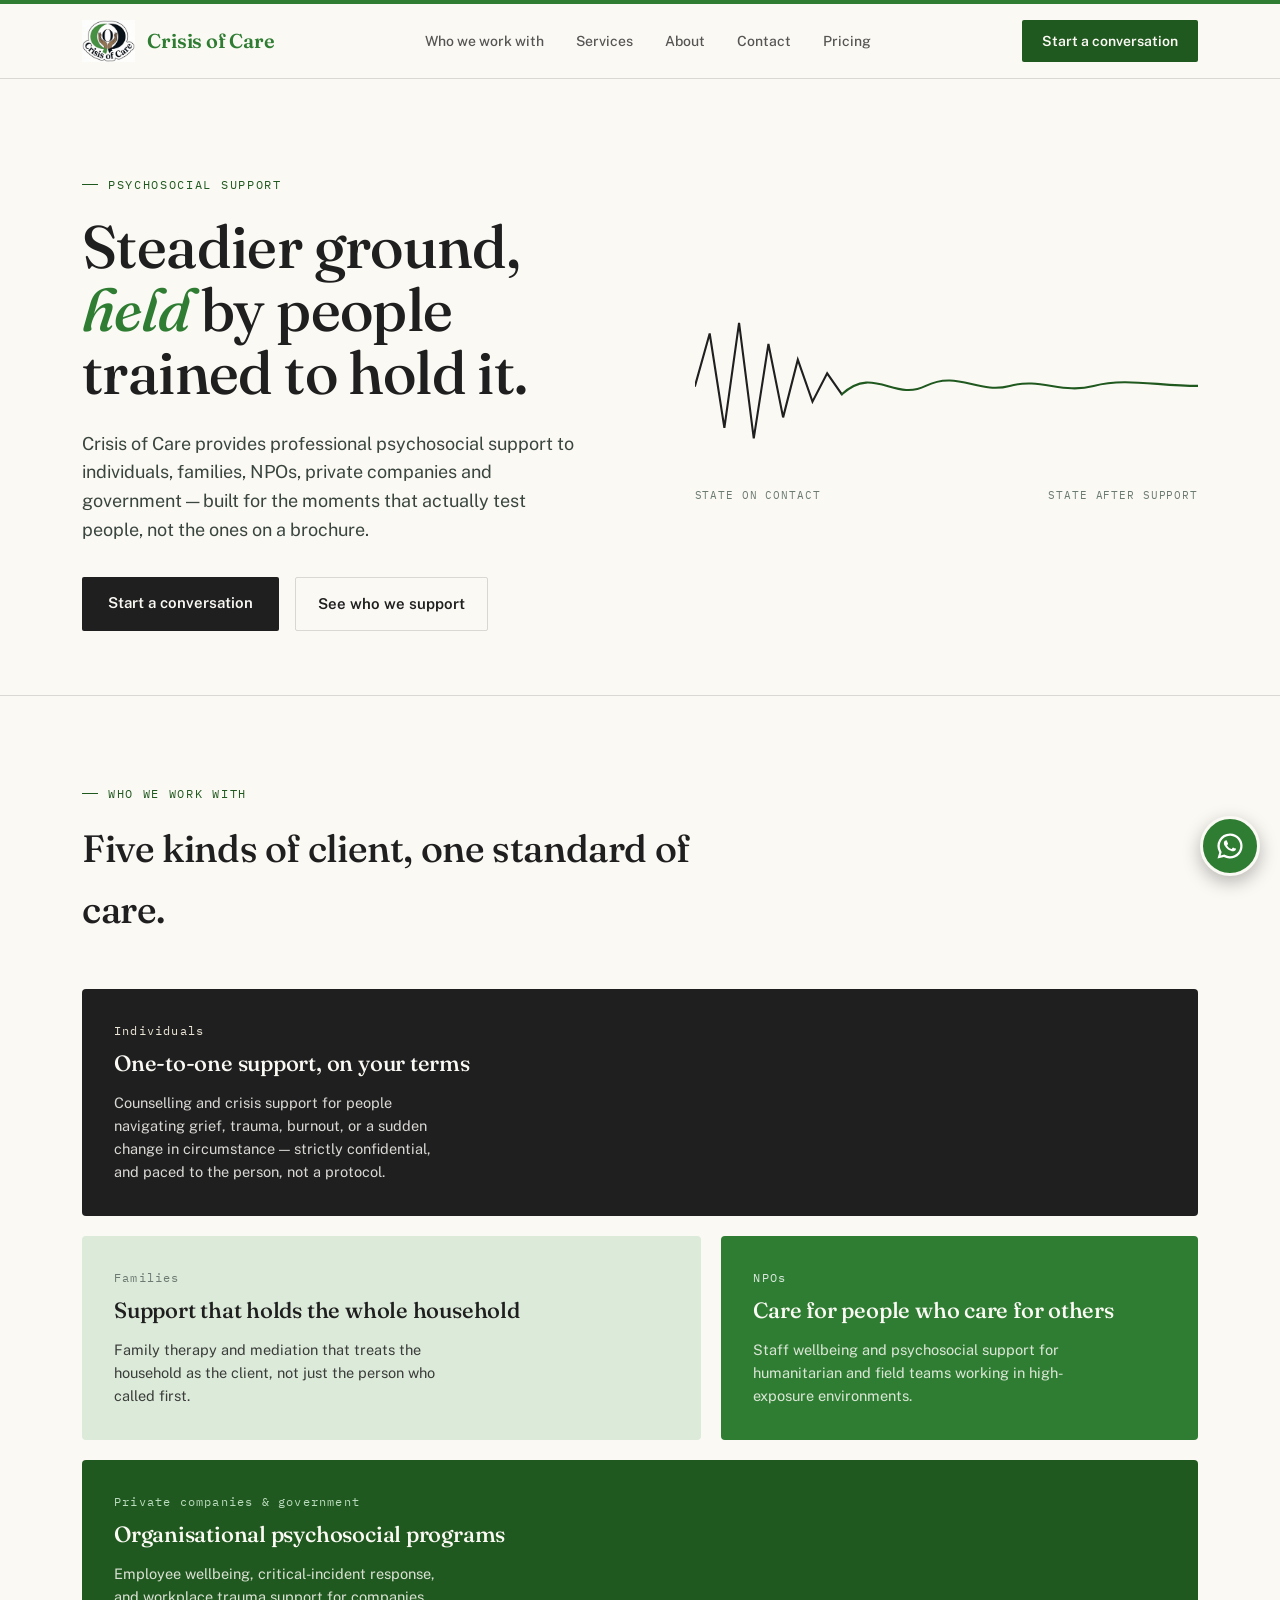
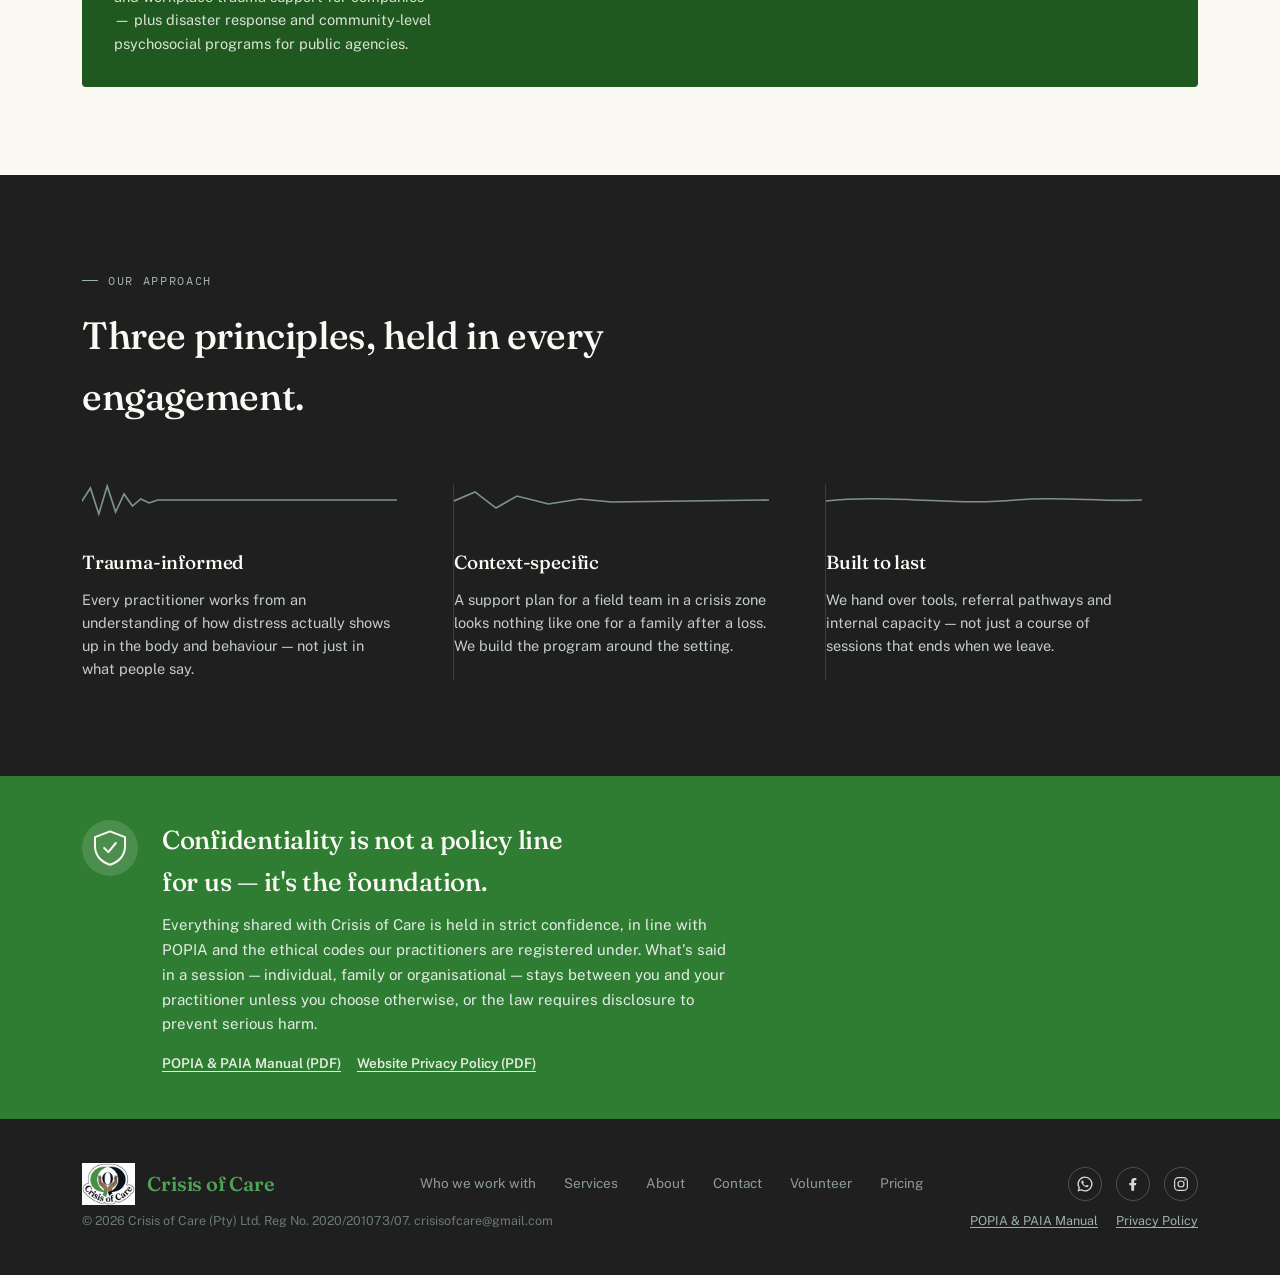
==== index.html @ fdc59085 "Add files via upload" ====
<!DOCTYPE html>
<html lang="en">
<head>
<meta charset="UTF-8">
<meta name="viewport" content="width=device-width, initial-scale=1.0">
<title>Crisis of Care — Psychosocial Support</title>
<link rel="preconnect" href="https://fonts.googleapis.com">
<link rel="preconnect" href="https://fonts.gstatic.com" crossorigin>
<link href="https://fonts.googleapis.com/css2?family=Fraunces:opsz,wght@9..144,300;9..144,400;9..144,500;9..144,600&family=Public+Sans:wght@400;500;600&family=IBM+Plex+Mono:wght@400;500&display=swap" rel="stylesheet">
<link rel="stylesheet" href="css/styles.css">
</head>
<body id="top">

<header>
  <nav>
    <a class="logo" href="index.html">
      <img src="assets/logo.png" alt="Crisis of Care logo" class="logo-mark">
      <span class="logo-text">Crisis <span>of</span> Care</span>
    </a>
    <div class="navlinks">
      <a href="index.html#who">Who we work with</a>
      <a href="services.html">Services</a>
      <a href="about.html">About</a>
      <a href="contact.html">Contact</a>
      <a href="pricing.html">Pricing</a>
    </div>
    <a class="navcta" href="contact.html">Start a conversation</a>
  </nav>
</header>

<main>
  <!-- HERO -->
  <section class="hero">
    <div class="wrap">
      <div>
        <div class="eyebrow">Psychosocial support</div>
        <h1>Steadier ground, <em>held</em> by people trained to hold it.</h1>
        <p class="lede">Crisis of Care provides professional psychosocial support to individuals, families, NPOs, private companies and government — built for the moments that actually test people, not the ones on a brochure.</p>
        <div class="hero-ctas">
          <a class="btn-primary" href="contact.html">Start a conversation</a>
          <a class="btn-ghost" href="#who">See who we support</a>
        </div>
      </div>
      <div class="line-panel">
        <svg class="steady-line" viewBox="0 0 480 160" width="100%" aria-hidden="true">
          <path class="crisis" id="crisisPath" d="M0,80 L14,30 28,120 42,20 56,130 70,40 84,110 98,55 112,95 126,68 140,88" />
          <path id="calmPath" d="M140,88 C170,60 190,95 220,80 C250,65 270,88 300,80 C330,72 350,88 380,80 C410,72 440,80 480,80" />
        </svg>
        <div class="line-caption"><span>State on contact</span><span>State after support</span></div>
      </div>
    </div>
  </section>

  <!-- WHO WE WORK WITH -->
  <section class="who" id="who">
    <div class="wrap">
      <div class="who-head">
        <div class="eyebrow">Who we work with</div>
        <h2>Five kinds of client, one standard of care.</h2>
      </div>
      <div class="who-grid">
        <div class="who-card span-2 dark">
          <div>
            <div class="who-num">Individuals</div>
            <h3>One-to-one support, on your terms</h3>
            <p>Counselling and crisis support for people navigating grief, trauma, burnout, or a sudden change in circumstance — strictly confidential, and paced to the person, not a protocol.</p>
          </div>
        </div>
        <div class="who-card">
          <div class="who-num">Families</div>
          <h3>Support that holds the whole household</h3>
          <p>Family therapy and mediation that treats the household as the client, not just the person who called first.</p>
        </div>
        <div class="who-card green">
          <div class="who-num">NPOs</div>
          <h3>Care for people who care for others</h3>
          <p>Staff wellbeing and psychosocial support for humanitarian and field teams working in high-exposure environments.</p>
        </div>
        <div class="who-card deep span-2">
          <div>
            <div class="who-num">Private companies &amp; government</div>
            <h3>Organisational psychosocial programs</h3>
            <p>Employee wellbeing, critical-incident response, and workplace trauma support for companies — plus disaster response and community-level psychosocial programs for public agencies.</p>
          </div>
        </div>
      </div>
    </div>
  </section>

  <!-- APPROACH -->
  <section class="approach" id="approach">
    <div class="wrap">
      <div class="approach-head">
        <div class="eyebrow">Our approach</div>
        <h2>Three principles, held in every engagement.</h2>
      </div>
      <div class="approach-steps">
        <div class="astep">
          <div class="astep-inner">
            <svg class="divider" viewBox="0 0 300 34" preserveAspectRatio="none"><path d="M0,17 L8,4 16,30 24,2 32,28 40,10 48,22 56,15 64,19 72,16 300,16"/></svg>
            <h3>Trauma-informed</h3>
            <p>Every practitioner works from an understanding of how distress actually shows up in the body and behaviour — not just in what people say.</p>
          </div>
        </div>
        <div class="astep">
          <div class="astep-inner">
            <svg class="divider" viewBox="0 0 300 34" preserveAspectRatio="none"><path d="M0,17 L20,8 40,24 60,12 90,20 120,15 150,18 300,16"/></svg>
            <h3>Context-specific</h3>
            <p>A support plan for a field team in a crisis zone looks nothing like one for a family after a loss. We build the program around the setting.</p>
          </div>
        </div>
        <div class="astep">
          <div class="astep-inner">
            <svg class="divider" viewBox="0 0 300 34" preserveAspectRatio="none"><path d="M0,17 C60,10 120,22 180,16 C220,12 260,18 300,16"/></svg>
            <h3>Built to last</h3>
            <p>We hand over tools, referral pathways and internal capacity — not just a course of sessions that ends when we leave.</p>
          </div>
        </div>
      </div>
    </div>
  </section>

  <!-- CONFIDENTIALITY (last section of the home page) -->
  <section class="confidential">
    <div class="wrap confidential-inner">
      <div class="confidential-icon" aria-hidden="true">
        <svg viewBox="0 0 48 48" width="40" height="40" fill="none">
          <path d="M24 4 L42 11 V22 C42 33 34.5 41 24 44 C13.5 41 6 33 6 22 V11 Z" stroke="currentColor" stroke-width="2.4" stroke-linejoin="round"/>
          <path d="M17 24 L22 29 L31 18" stroke="currentColor" stroke-width="2.4" stroke-linecap="round" stroke-linejoin="round"/>
        </svg>
      </div>
      <div>
        <h2>Confidentiality is not a policy line for us — it's the foundation.</h2>
        <p>Everything shared with Crisis of Care is held in strict confidence, in line with POPIA and the ethical codes our practitioners are registered under. What's said in a session — individual, family or organisational — stays between you and your practitioner unless you choose otherwise, or the law requires disclosure to prevent serious harm.</p>
        <div class="confidential-docs">
          <a href="assets/documents/COC_POPIA_PAIA_Manual.pdf" target="_blank" rel="noopener">POPIA &amp; PAIA Manual (PDF)</a>
          <a href="assets/documents/COC_Website_Privacy_Policy.pdf" target="_blank" rel="noopener">Website Privacy Policy (PDF)</a>
        </div>
      </div>
    </div>
  </section>

</main>

<footer>
  <div class="wrap">
    <a class="logo" href="index.html">
      <img src="assets/logo.png" alt="Crisis of Care logo" class="logo-mark">
      <span class="logo-text">Crisis <span>of</span> Care</span>
    </a>
    <div class="foot-links">
      <a href="index.html#who">Who we work with</a>
      <a href="services.html">Services</a>
      <a href="about.html">About</a>
      <a href="contact.html">Contact</a>
      <a href="volunteer.html">Volunteer</a>
      <a href="pricing.html">Pricing</a>
    </div>
    <div class="foot-social">
      <a href="https://wa.me/27694228066" target="_blank" rel="noopener" aria-label="WhatsApp">
        <svg viewBox="0 0 24 24" width="18" height="18" fill="currentColor" aria-hidden="true"><path d="M12 2a10 10 0 0 0-8.6 15.1L2 22l5.1-1.3A10 10 0 1 0 12 2Zm0 18.2a8.2 8.2 0 0 1-4.2-1.2l-.3-.2-3 .8.8-2.9-.2-.3A8.2 8.2 0 1 1 12 20.2Zm4.5-6.1c-.2-.1-1.5-.7-1.7-.8-.2-.1-.4-.1-.6.1-.2.2-.7.8-.8.9-.2.2-.3.2-.5.1-.2-.1-1-.4-1.9-1.2-.7-.6-1.2-1.4-1.3-1.6-.1-.2 0-.4.1-.5.1-.1.2-.3.4-.4.1-.1.2-.2.2-.4.1-.1 0-.3 0-.4 0-.1-.6-1.5-.8-2-.2-.5-.4-.4-.6-.4h-.5c-.2 0-.4.1-.6.3-.2.2-.8.8-.8 1.9s.8 2.2 1 2.4c.1.2 1.6 2.5 4 3.5.6.2 1 .4 1.3.5.6.2 1.1.1 1.5.1.5-.1 1.5-.6 1.7-1.2.2-.6.2-1.1.1-1.2-.1-.1-.2-.2-.4-.3Z"/></svg>
      </a>
      <a href="https://www.facebook.com/CrisisofCare" target="_blank" rel="noopener" aria-label="Facebook">
        <svg viewBox="0 0 24 24" width="18" height="18" fill="currentColor" aria-hidden="true"><path d="M13.5 21v-7.5H16l.4-3H13.5V8.4c0-.9.2-1.5 1.5-1.5H16.5V4.2C16.2 4.2 15.1 4 13.9 4c-2.5 0-4.2 1.5-4.2 4.3V10.5H7v3h2.7V21h3.8Z"/></svg>
      </a>
      <a href="https://www.instagram.com/crisisofcare_" target="_blank" rel="noopener" aria-label="Instagram">
        <svg viewBox="0 0 24 24" width="18" height="18" fill="none" aria-hidden="true"><rect x="3.5" y="3.5" width="17" height="17" rx="5" stroke="currentColor" stroke-width="1.6"/><circle cx="12" cy="12" r="4" stroke="currentColor" stroke-width="1.6"/><circle cx="17.2" cy="6.8" r="1" fill="currentColor"/></svg>
      </a>
    </div>
  </div>
  <div class="wrap foot-legal">
    <span>© 2026 Crisis of Care (Pty) Ltd. Reg No. 2020/201073/07. crisisofcare@gmail.com</span>
    <span class="foot-legal-docs">
      <a href="assets/documents/COC_POPIA_PAIA_Manual.pdf" target="_blank" rel="noopener">POPIA &amp; PAIA Manual</a>
      <a href="assets/documents/COC_Website_Privacy_Policy.pdf" target="_blank" rel="noopener">Privacy Policy</a>
    </span>
  </div>
</footer>

<a class="wa-float" href="https://wa.me/27694228066" target="_blank" rel="noopener" aria-label="Chat with the Crisis of Care WhatsApp helpline">
  <span class="wa-label">WhatsApp helpline</span>
  <span class="wa-icon"><svg viewBox="0 0 24 24" width="30" height="30" fill="currentColor" aria-hidden="true"><path d="M12 2a10 10 0 0 0-8.6 15.1L2 22l5.1-1.3A10 10 0 1 0 12 2Zm0 18.2a8.2 8.2 0 0 1-4.2-1.2l-.3-.2-3 .8.8-2.9-.2-.3A8.2 8.2 0 1 1 12 20.2Zm4.5-6.1c-.2-.1-1.5-.7-1.7-.8-.2-.1-.4-.1-.6.1-.2.2-.7.8-.8.9-.2.2-.3.2-.5.1-.2-.1-1-.4-1.9-1.2-.7-.6-1.2-1.4-1.3-1.6-.1-.2 0-.4.1-.5.1-.1.2-.3.4-.4.1-.1.2-.2.2-.4.1-.1 0-.3 0-.4 0-.1-.6-1.5-.8-2-.2-.5-.4-.4-.6-.4h-.5c-.2 0-.4.1-.6.3-.2.2-.8.8-.8 1.9s.8 2.2 1 2.4c.1.2 1.6 2.5 4 3.5.6.2 1 .4 1.3.5.6.2 1.1.1 1.5.1.5-.1 1.5-.6 1.7-1.2.2-.6.2-1.1.1-1.2-.1-.1-.2-.2-.4-.3Z"/></svg></span>
</a>

<script src="js/main.js"></script>
</body>
</html>
---- css/styles.css ----
:root{
  --ink:#1F1F1F;
  --sage:#2E7D32;
  --sage-deep:#20591F;
  --sage-light:#4FA255;
  --sand:#EDE7D9;
  --paper:#FBF9F4;
  --mist:#DCEAD9;
  --line-soft: rgba(20,19,17,0.14);
}
*{box-sizing:border-box; margin:0; padding:0;}
html{scroll-behavior:smooth; scroll-padding-top:96px;}
body{
  background:var(--paper);
  color:var(--ink);
  font-family:'Public Sans', sans-serif;
  font-size:16px;
  line-height:1.6;
  -webkit-font-smoothing:antialiased;
}
h1,h2,h3{font-family:'Fraunces', serif; font-weight:500; letter-spacing:-0.01em;}
a{color:inherit;}
.wrap{max-width:1180px; margin:0 auto; padding:0 32px;}
.eyebrow{
  font-family:'IBM Plex Mono', monospace;
  font-size:12px;
  letter-spacing:0.14em;
  text-transform:uppercase;
  color:var(--sage-deep);
  display:flex; align-items:center; gap:10px;
}
.eyebrow::before{content:""; width:16px; height:1px; background:var(--sage-deep); display:inline-block;}

/* NAV */
header{
  position:sticky; top:0; z-index:50;
  background:rgba(251,249,244,0.92);
  backdrop-filter:blur(8px);
  border-bottom:1px solid var(--line-soft);
  border-top:4px solid var(--sage);
}
nav{
  display:flex; align-items:center; justify-content:space-between;
  padding:16px 32px; max-width:1180px; margin:0 auto;
}
.logo{
  font-family:'Fraunces', serif; font-size:20px; font-weight:600; letter-spacing:-0.01em;
  text-decoration:none; color:var(--ink);
  display:flex; align-items:center; gap:12px;
}
.logo-mark{height:42px; width:auto; display:block;}
.logo span, .logo-text span{color:var(--sage);}
.navlinks a.active{opacity:1; color:var(--sage-deep); font-weight:600;}
.navlinks{display:flex; gap:32px; font-size:14px; font-weight:500;}
.navlinks a{text-decoration:none; opacity:0.75; transition:opacity .2s;}
.navlinks a:hover{opacity:1;}
.navcta{
  font-size:14px; font-weight:600; text-decoration:none;
  background:var(--sage-deep); color:var(--paper);
  padding:10px 20px; border-radius:2px;
  transition:background .2s;
}
.navcta:hover{background:var(--ink);}
.navtoggle{display:none;}

/* HERO */
.hero{
  padding:96px 0 64px;
  position:relative;
  overflow:hidden;
}
.hero .wrap{display:grid; grid-template-columns:1.05fr 0.95fr; gap:56px; align-items:center;}
.hero h1{
  font-size:clamp(38px, 5vw, 60px);
  line-height:1.05;
  margin:20px 0 26px;
  max-width:11.5ch;
}
.hero h1 em{font-style:italic; color:var(--sage);}
.hero p.lede{font-size:18px; max-width:46ch; color:#3a453f; margin-bottom:32px;}
.hero-ctas{display:flex; gap:16px; flex-wrap:wrap;}
.btn-primary{
  background:var(--ink); color:var(--paper);
  padding:14px 26px; border-radius:2px; text-decoration:none;
  font-weight:600; font-size:15px; display:inline-block;
  transition:transform .2s ease, background .2s ease;
}
.btn-primary:hover{background:var(--sage-deep); transform:translateY(-1px);}

/* PAGE HERO (inner pages) */
.page-hero{padding:64px 0 48px; border-bottom:1px solid var(--line-soft); background:var(--mist);}
.page-hero h1{font-size:clamp(32px,4vw,46px); margin-top:14px; max-width:20ch;}
.page-hero p{font-size:16px; color:#3a453f; max-width:62ch; margin-top:14px;}
.btn-ghost{
  padding:14px 22px; border-radius:2px; text-decoration:none;
  font-weight:600; font-size:15px; display:inline-block;
  border:1px solid var(--line-soft); color:var(--ink);
  transition:border-color .2s ease;
}
.btn-ghost:hover{border-color:var(--sage);}

.line-panel{position:relative;}
.line-caption{
  font-family:'IBM Plex Mono', monospace; font-size:11px; letter-spacing:0.08em;
  text-transform:uppercase; color:#6b7a72; display:flex; justify-content:space-between; margin-top:10px;
}
svg.steady-line path{
  fill:none; stroke:var(--sage-deep); stroke-width:2; stroke-linecap:round;
}
svg.steady-line path.crisis{stroke:var(--ink);}

/* CONFIDENTIALITY BANNER */
.confidential{background:var(--sage); color:var(--paper); padding:44px 0;}
.confidential-inner{display:flex; align-items:flex-start; gap:24px;}
.confidential-icon{
  flex:0 0 auto; width:56px; height:56px; border-radius:50%;
  background:rgba(251,249,244,0.14);
  display:flex; align-items:center; justify-content:center;
  color:var(--paper);
}
.confidential h2{font-size:clamp(20px,2.4vw,26px); margin-bottom:10px; max-width:26ch;}
.confidential p{font-size:15px; color:#e4ecE6; max-width:64ch; line-height:1.65;}
.confidential-docs{display:flex; flex-wrap:wrap; gap:16px; margin-top:16px;}
.confidential-docs a{
  font-size:13.5px; font-weight:600; text-decoration:underline;
  text-underline-offset:3px; color:var(--paper); opacity:0.9;
}
.confidential-docs a:hover{opacity:1;}

/* WHO WE WORK WITH */
.who{padding:88px 0; border-top:1px solid var(--line-soft);}
.who-head{max-width:640px; margin-bottom:48px;}
.who-head h2{font-size:clamp(28px,3.4vw,38px); margin-top:16px;}
.who-grid{
  display:grid;
  grid-template-columns:1.3fr 1fr;
  grid-template-rows:auto auto;
  gap:20px;
}
.who-card{
  background:var(--mist);
  border-radius:4px;
  padding:32px;
  display:flex; flex-direction:column; justify-content:space-between;
  min-height:180px;
  transition:transform .2s ease, background .2s ease;
}
.who-card:hover{transform:translateY(-2px); background:#cbd6cc;}
.who-card.dark{background:var(--ink); color:var(--paper);}
.who-card.dark .who-num{color:var(--sand);}
.who-card.green{background:var(--sage); color:var(--paper);}
.who-card.green .who-num{color:#dceadf;}
.who-card.green:hover{background:var(--sage-deep);}
.who-card.deep{background:var(--sage-deep); color:var(--paper);}
.who-card.deep .who-num{color:#bcdcbf;}
.who-card.deep:hover{background:#163f16;}
.who-card h3{font-size:22px; font-weight:500; margin-bottom:10px;}
.who-card p{font-size:14.5px; opacity:0.85; max-width:36ch;}
.who-num{font-family:'IBM Plex Mono', monospace; font-size:12px; letter-spacing:0.1em; color:#6b7a72; margin-bottom:6px;}
.span-2{grid-column:span 2;}

/* SERVICES */
.services{padding:88px 0; border-top:1px solid var(--line-soft);}
.services-grid{
  display:grid;
  grid-template-columns:repeat(auto-fill, minmax(210px, 1fr));
  gap:16px;
}
.service-card{
  background:var(--paper);
  border:1px solid var(--line-soft);
  border-radius:4px;
  padding:24px;
  transition:border-color .2s ease, transform .2s ease;
}
.service-card:hover{border-color:var(--sage); transform:translateY(-2px);}
.service-card h3{font-size:17px; font-weight:500; margin-top:8px;}
.service-icon{width:40px; height:40px; display:block;}

/* PRICING */
.pricing{padding:88px 0; border-top:1px solid var(--line-soft); background:var(--mist);}
.pricing-lede{font-size:16px; color:#3a453f; margin-top:14px; max-width:60ch;}
.pricing-grid{
  display:grid; grid-template-columns:repeat(2, 1fr); gap:20px; margin-top:8px;
}
.pricing-grid-3{grid-template-columns:repeat(3, 1fr);}
.pricing-card{
  background:var(--paper);
  border:1px solid var(--line-soft);
  border-left:4px solid var(--sage);
  border-radius:4px;
  padding:28px 30px;
  display:flex; flex-direction:column;
}
.pricing-card h3{font-size:19px; font-weight:500; margin:6px 0 16px;}
.pricing-card p{font-size:14.5px; color:#3a453f; line-height:1.6;}
.price-list{list-style:none; display:flex; flex-direction:column; gap:10px; margin-bottom:14px;}
.price-row{
  display:flex; justify-content:space-between; align-items:baseline; gap:12px;
  font-size:14px; padding-bottom:10px; border-bottom:1px solid var(--line-soft);
}
.price-row span{color:#4b584f;}
.price-row strong{font-family:'Fraunces', serif; font-weight:500; font-size:15px; text-align:right; white-space:nowrap;}
.price-footnote{font-size:13px; color:#5c6a63; margin-top:auto; padding-top:6px;}
.pricing-policy{
  margin-top:24px; padding:18px 22px; background:var(--paper);
  border:1px solid var(--line-soft); border-radius:4px;
}
.pricing-policy p{font-size:14px; color:#3a453f; margin-top:6px;}
.pricing-cta{
  margin-top:36px; display:flex; align-items:center; gap:18px; flex-wrap:wrap;
}
.btn-icon{display:inline-flex; align-items:center; gap:9px;}
.pricing-note{font-size:13.5px; color:#4b584f; max-width:44ch;}

/* DISCIPLINE CHIPS */
.discipline-chips{display:flex; flex-wrap:wrap; gap:8px; margin:-6px 0 22px;}
.discipline-chips span{
  font-family:'IBM Plex Mono', monospace; font-size:11.5px; letter-spacing:0.03em;
  background:var(--mist); color:var(--sage-deep);
  padding:6px 12px; border-radius:20px;
}

/* DIRECT CONTACT LINKS */
.direct-contact{display:flex; flex-wrap:wrap; gap:14px; margin-top:20px;}
.direct-link{
  display:inline-flex; align-items:center; gap:8px;
  font-size:14px; font-weight:600; text-decoration:none;
  color:var(--sage-deep); border:1px solid var(--line-soft);
  padding:9px 16px; border-radius:20px; transition:border-color .2s ease, background .2s ease;
}
.direct-link:hover{border-color:var(--sage); background:var(--mist);}

/* APPROACH */
.approach{padding:96px 0; background:var(--ink); color:var(--sand);}
.approach .eyebrow{color:#9fb3a8;}
.approach .eyebrow::before{background:#9fb3a8;}
.approach-head{max-width:600px; margin-bottom:56px;}
.approach-head h2{font-size:clamp(28px,3.4vw,38px); color:var(--paper); margin-top:16px;}
.approach-steps{display:grid; grid-template-columns:repeat(3,1fr); gap:0;}
.astep{padding:0 28px 0 0; position:relative;}
.astep:not(:last-child){border-right:1px solid rgba(251,249,244,0.14);}
.astep-inner{padding-right:28px;}
.astep .divider{width:100%; height:34px; margin-bottom:22px;}
.astep .divider path{fill:none; stroke:#7d9587; stroke-width:1.6; stroke-linecap:round;}
.astep h3{font-size:19px; font-weight:500; color:var(--paper); margin-bottom:10px;}
.astep p{font-size:14.5px; color:#c3cec7;}

/* TRUST / ABOUT */
.trust{padding:88px 0; border-top:1px solid var(--line-soft);}
.trust .wrap{display:grid; grid-template-columns:0.9fr 1.1fr; gap:56px; align-items:start;}
.trust h2{font-size:clamp(26px,3vw,34px); margin-top:16px; max-width:12ch;}
.trust-body p{font-size:16px; color:#3a453f; margin-bottom:18px; max-width:56ch;}
.trust-body a{color:var(--sage-deep); text-decoration:underline; text-decoration-color:var(--line-soft); text-underline-offset:3px; transition:text-decoration-color .2s ease;}
.trust-body a:hover{text-decoration-color:var(--sage-deep);}
.trust-facts{display:flex; gap:40px; margin-top:28px; flex-wrap:wrap;}
.fact{border-left:2px solid var(--sage); padding-left:14px;}
.fact strong{display:block; font-family:'Fraunces',serif; font-size:26px; font-weight:500;}
.fact span{font-size:13px; color:#5c6a63;}

/* CONTACT */
.contact{padding:96px 0 110px; border-top:1px solid var(--line-soft);}
.contact .wrap{display:grid; grid-template-columns:1fr 1fr; gap:64px; align-items:start;}
.contact h2{font-size:clamp(28px,3.4vw,40px); margin-top:16px; max-width:12ch;}
.contact p.lede{color:#3a453f; max-width:42ch; margin-top:18px; font-size:16px;}
form{display:flex; flex-direction:column; gap:18px;}
.field{display:flex; flex-direction:column; gap:6px;}
label{font-family:'IBM Plex Mono', monospace; font-size:11.5px; letter-spacing:0.06em; text-transform:uppercase; color:#5c6a63;}
input, select, textarea{
  font-family:'Public Sans', sans-serif;
  font-size:15px;
  padding:12px 14px;
  border:1px solid var(--line-soft);
  border-radius:2px;
  background:var(--paper);
  color:var(--ink);
  outline:none;
  transition:border-color .2s ease;
}
input:focus, select:focus, textarea:focus{border-color:var(--sage);}
textarea{resize:vertical; min-height:96px;}
.field-row{display:grid; grid-template-columns:1fr 1fr; gap:14px;}
button[type=submit]{
  margin-top:6px;
  background:var(--ink); color:var(--paper);
  border:none; padding:14px 24px; border-radius:2px;
  font-weight:600; font-size:15px; cursor:pointer;
  transition:background .2s ease;
  align-self:flex-start;
}
button[type=submit]:hover{background:var(--sage-deep);}
.form-note{font-size:12.5px; color:#6b7a72; margin-top:2px;}

/* FOOTER */
footer{
  background:var(--ink); color:#9fb3a8;
  padding:44px 0;
}
footer .wrap{display:flex; justify-content:space-between; align-items:center; flex-wrap:wrap; gap:16px;}
footer .logo{color:var(--paper);}
footer .logo span, footer .logo-text span{color:var(--sage-light);}
.foot-links{display:flex; gap:28px; font-size:13.5px;}
.foot-links a{text-decoration:none; opacity:0.85;}
.foot-links a:hover{opacity:1;}
.foot-social{display:flex; gap:14px;}
.foot-social a{
  color:var(--paper); opacity:0.85; display:flex; align-items:center; justify-content:center;
  width:34px; height:34px; border-radius:50%; border:1px solid rgba(251,249,244,0.25);
  transition:opacity .2s ease, border-color .2s ease;
}
.foot-social a:hover{opacity:1; border-color:var(--sage);}
.service-card h3 a{color:var(--sage-deep); text-decoration:none;}
.service-card h3 a:hover{text-decoration:underline;}
.foot-legal{
  font-size:12.5px; color:#6b7a72; margin-top:6px;
  display:flex; justify-content:space-between; flex-wrap:wrap; gap:8px 20px;
}
.foot-legal-docs{display:flex; gap:18px;}
.foot-legal-docs a{color:#9fb3a8; text-decoration:underline; text-underline-offset:2px;}
.foot-legal-docs a:hover{color:var(--paper);}

:focus-visible{outline:2px solid var(--sage); outline-offset:2px;}

@media (max-width: 860px){
  .navlinks{display:none;}
  .hero .wrap{grid-template-columns:1fr;}
  .who-grid{grid-template-columns:1fr;}
  .span-2{grid-column:span 1;}
  .approach-steps{grid-template-columns:1fr; gap:32px;}
  .astep:not(:last-child){border-right:none; border-bottom:1px solid rgba(251,249,244,0.14); padding-bottom:28px;}
  .astep-inner{padding-right:0;}
  .trust .wrap, .contact .wrap{grid-template-columns:1fr;}
  .field-row{grid-template-columns:1fr;}
  .confidential-inner{flex-direction:column; gap:16px;}
  .pricing-grid{grid-template-columns:1fr;}
  .pricing-grid-3{grid-template-columns:1fr;}
  footer .wrap{flex-direction:column; align-items:flex-start;}
  .page-hero{padding:48px 0 36px;}
}
@media (prefers-reduced-motion: reduce){
  html{scroll-behavior:auto;}
  svg.steady-line path{stroke-dasharray:none !important; stroke-dashoffset:0 !important;}
}

/* ===== FLOATING WHATSAPP BUTTON ===== */
.wa-float{
  position:fixed; right:20px; bottom:24px; z-index:60;
  display:flex; align-items:center; gap:0;
  text-decoration:none; color:var(--paper);
}
.wa-icon{
  width:60px; height:60px; border-radius:50%;
  background:var(--sage); color:#fff;
  display:flex; align-items:center; justify-content:center;
  border:3px solid var(--paper);
  box-shadow:0 6px 18px rgba(0,0,0,0.28);
  transition:transform .2s ease, background .2s ease;
  flex:0 0 auto;
}
.wa-label{
  background:var(--ink); color:var(--paper);
  font-size:13.5px; font-weight:600; white-space:nowrap;
  padding:0; max-width:0; overflow:hidden; opacity:0;
  border-radius:20px 0 0 20px; margin-right:-18px; padding-right:0;
  transition:max-width .25s ease, opacity .2s ease, padding .25s ease;
}
.wa-float:hover .wa-label, .wa-float:focus-visible .wa-label{
  max-width:200px; opacity:1; padding:10px 28px 10px 16px;
}
.wa-float:hover .wa-icon{background:var(--sage-deep); transform:scale(1.05);}
.wa-float:focus-visible{outline:none;}
.wa-float:focus-visible .wa-icon{outline:3px solid var(--ink); outline-offset:2px;}
@media (max-width:860px){
  .wa-float{right:14px; bottom:16px;}
  .wa-icon{width:54px; height:54px;}
  .wa-label{display:none;}
}

/* ===== VOLUNTEER CALLOUT (contact page) ===== */
.volunteer-callout{padding:72px 0; background:var(--mist); border-top:1px solid var(--line-soft);}
.callout-inner{display:flex; align-items:center; justify-content:space-between; gap:40px; flex-wrap:wrap;}
.callout-inner h2{font-size:clamp(24px,3vw,32px); margin:14px 0 12px; max-width:20ch;}
.callout-inner p{max-width:58ch; color:#3a453f;}

/* ===== VOLUNTEER FORM ===== */
.crumb{color:inherit; text-decoration:underline; text-underline-offset:3px;}
.volunteer{padding:56px 0 110px;}
.vol-wrap > *{max-width:900px;}
.page-hero h1.wide{max-width:none;}
.vol-aside-row{display:grid; grid-template-columns:1fr 1fr; gap:20px; margin-bottom:24px;}
.vol-aside{background:var(--mist); border-radius:4px; padding:22px 24px;}
.vol-aside p{font-size:14.5px; color:#2f3a34; margin-top:6px;}
.vol-nb{font-size:14.5px; color:#3a453f; margin-bottom:10px;}
.vol-alt{font-size:14px; color:#4b584f; margin-bottom:36px;}
.vol-alt a, .vol-note a{color:var(--sage-deep); text-underline-offset:3px;}
.req{color:var(--sage-deep); font-weight:700;}

.vol-section{
  border:1px solid var(--line-soft); border-top:4px solid var(--sage);
  border-radius:4px; background:#fff; padding:30px 32px 34px;
  display:flex; flex-direction:column; gap:20px;
}
.vol-section h2{font-size:24px; display:flex; flex-direction:column; gap:6px;}
.sec-letter{
  font-family:'IBM Plex Mono', monospace; font-size:11.5px; letter-spacing:0.14em;
  text-transform:uppercase; color:var(--sage-deep); font-weight:500;
}
.vol-note{font-size:14px; color:#4b584f; margin-top:-8px; max-width:70ch;}
#volunteer-form{gap:24px;}

.field-hint{font-size:12.5px; color:#6b7a72; font-family:'Public Sans', sans-serif; letter-spacing:0; text-transform:none;}
.group{border:none; padding:0; margin:0; min-width:0; display:flex; flex-direction:column; gap:10px;}
.group legend{
  font-family:'Public Sans', sans-serif; font-size:15px; font-weight:600; color:var(--ink);
  letter-spacing:0; text-transform:none; padding:0; margin-bottom:2px;
}
.check-grid{display:grid; grid-template-columns:repeat(auto-fill, minmax(220px, 1fr)); gap:8px 18px;}
.check-grid-inline{grid-template-columns:repeat(auto-fill, minmax(150px, max-content)); gap:8px 28px;}
label.check{
  display:flex; align-items:flex-start; gap:10px; cursor:pointer;
  font-family:'Public Sans', sans-serif; font-size:14.5px; letter-spacing:0;
  text-transform:none; color:var(--ink); line-height:1.4; padding:3px 0;
}
.check input[type=checkbox], .check input[type=radio]{
  appearance:auto; width:18px; height:18px; padding:0; margin:2px 0 0; flex:0 0 auto;
  accent-color:var(--sage); border-radius:0; cursor:pointer;
}
.check-other{align-items:center; flex-wrap:wrap;}
.other-input{padding:6px 10px; font-size:14px; flex:1 1 120px; min-width:0;}
.group-msg{font-size:13px; color:#a12622; font-weight:600;}
.group-error .check-grid{outline:2px solid #a12622; outline-offset:6px; border-radius:2px;}
.consent-list{display:flex; flex-direction:column; gap:8px;}
label.consent{padding:8px 0;}
input:user-invalid, select:user-invalid, textarea:user-invalid{border-color:#a12622;}

.vol-submit{display:flex; flex-direction:column; gap:12px; align-items:flex-start;}
.form-status{font-size:13.5px; color:#4b584f;}
.form-status.is-success{color:var(--sage-deep); font-weight:600;}
.form-status.is-error{color:#a12622; font-weight:600;}

@media (max-width:860px){
  .vol-aside-row{grid-template-columns:1fr;}
  .vol-section{padding:24px 20px 28px;}
  .callout-inner{flex-direction:column; align-items:flex-start;}
}
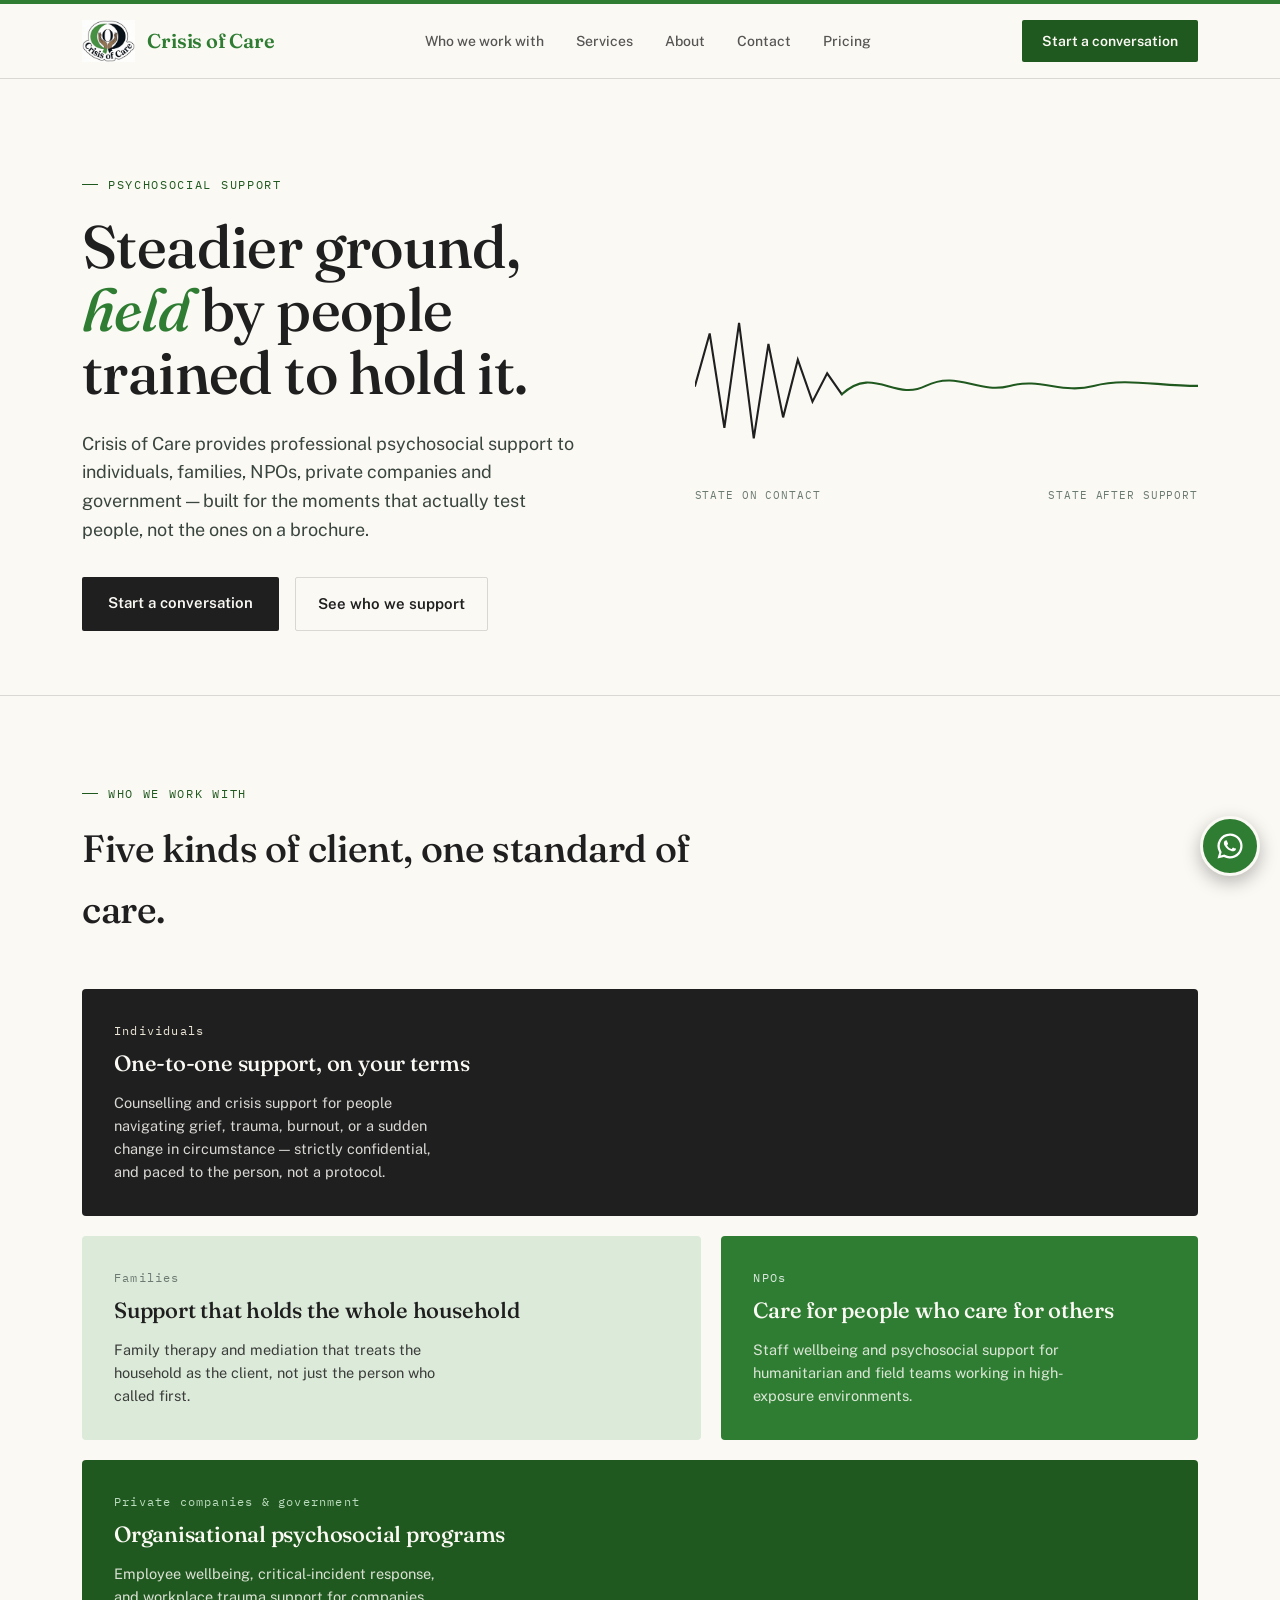
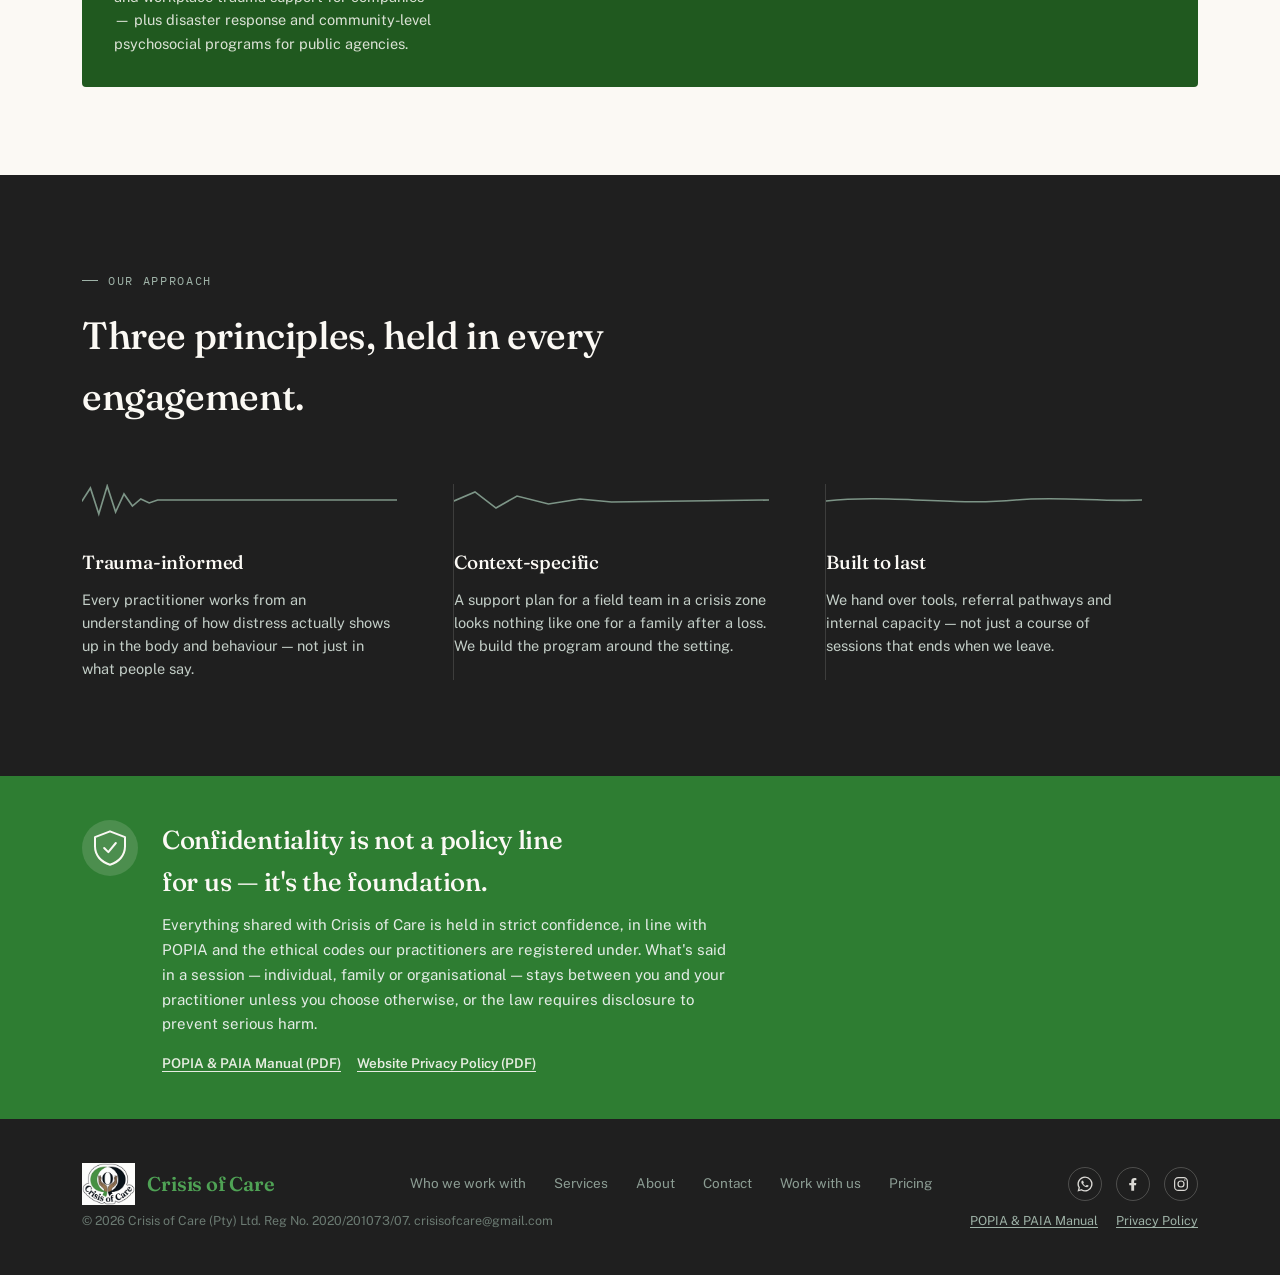
==== commit 00e06aca: "Add files via upload" ====
--- a/index.html
+++ b/index.html
@@ -153,7 +153,7 @@
       <a href="services.html">Services</a>
       <a href="about.html">About</a>
       <a href="contact.html">Contact</a>
-      <a href="volunteer.html">Volunteer</a>
+      <a href="work-with-us.html">Work with us</a>
       <a href="pricing.html">Pricing</a>
     </div>
     <div class="foot-social">
--- a/css/styles.css
+++ b/css/styles.css
@@ -376,15 +376,15 @@
   .wa-label{display:none;}
 }
 
-/* ===== VOLUNTEER CALLOUT (contact page) ===== */
-.volunteer-callout{padding:72px 0; background:var(--mist); border-top:1px solid var(--line-soft);}
+/* ===== WORK-WITH-US CALLOUT (contact page) ===== */
+.join-callout{padding:72px 0; background:var(--mist); border-top:1px solid var(--line-soft);}
 .callout-inner{display:flex; align-items:center; justify-content:space-between; gap:40px; flex-wrap:wrap;}
 .callout-inner h2{font-size:clamp(24px,3vw,32px); margin:14px 0 12px; max-width:20ch;}
 .callout-inner p{max-width:58ch; color:#3a453f;}
 
-/* ===== VOLUNTEER FORM ===== */
+/* ===== APPLICATION FORM ===== */
 .crumb{color:inherit; text-decoration:underline; text-underline-offset:3px;}
-.volunteer{padding:56px 0 110px;}
+.join-section{padding:56px 0 110px;}
 .vol-wrap > *{max-width:900px;}
 .page-hero h1.wide{max-width:none;}
 .vol-aside-row{display:grid; grid-template-columns:1fr 1fr; gap:20px; margin-bottom:24px;}
@@ -406,7 +406,7 @@
   text-transform:uppercase; color:var(--sage-deep); font-weight:500;
 }
 .vol-note{font-size:14px; color:#4b584f; margin-top:-8px; max-width:70ch;}
-#volunteer-form{gap:24px;}
+#join-form{gap:24px;}
 
 .field-hint{font-size:12.5px; color:#6b7a72; font-family:'Public Sans', sans-serif; letter-spacing:0; text-transform:none;}
 .group{border:none; padding:0; margin:0; min-width:0; display:flex; flex-direction:column; gap:10px;}
@@ -443,3 +443,6 @@
   .vol-section{padding:24px 20px 28px;}
   .callout-inner{flex-direction:column; align-items:flex-start;}
 }
+
+.service-note{font-size:13.5px; color:#3a453f; margin-top:10px; line-height:1.5;}
+.service-note strong{color:var(--sage-deep);}
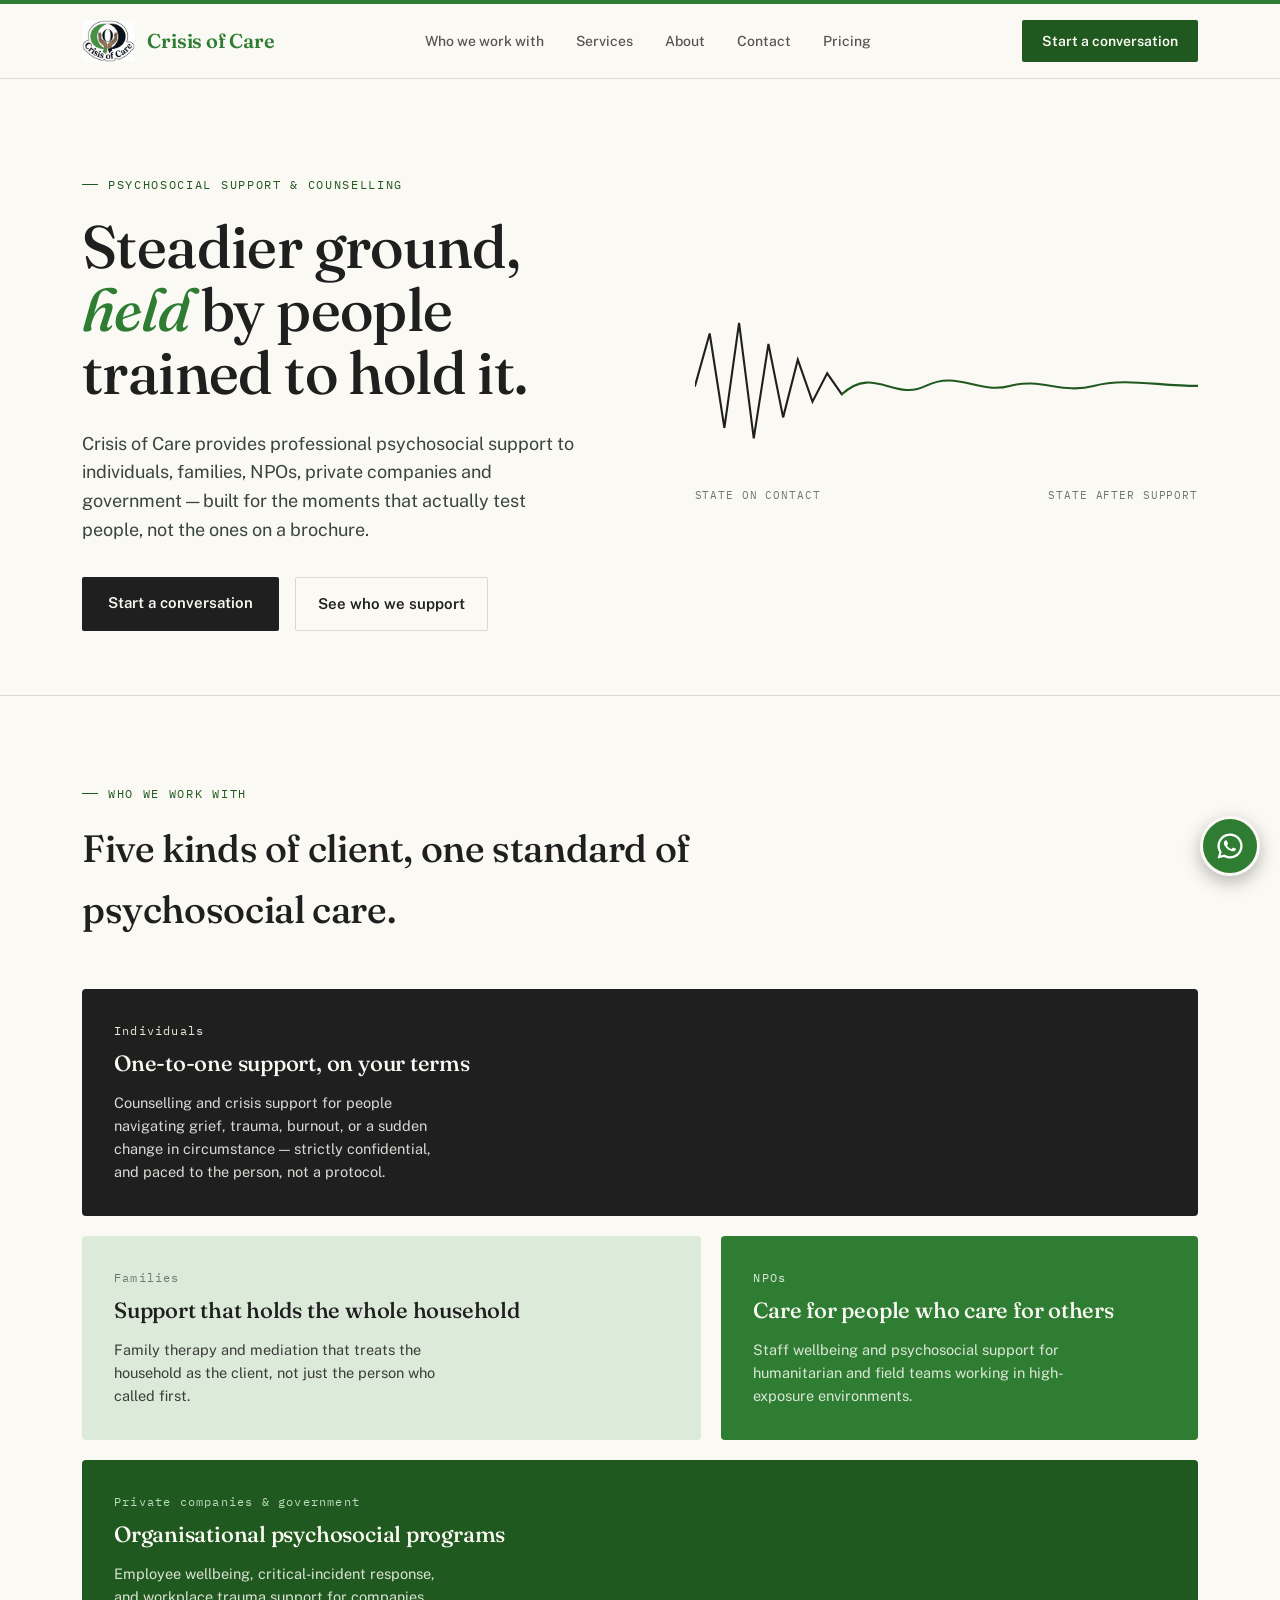
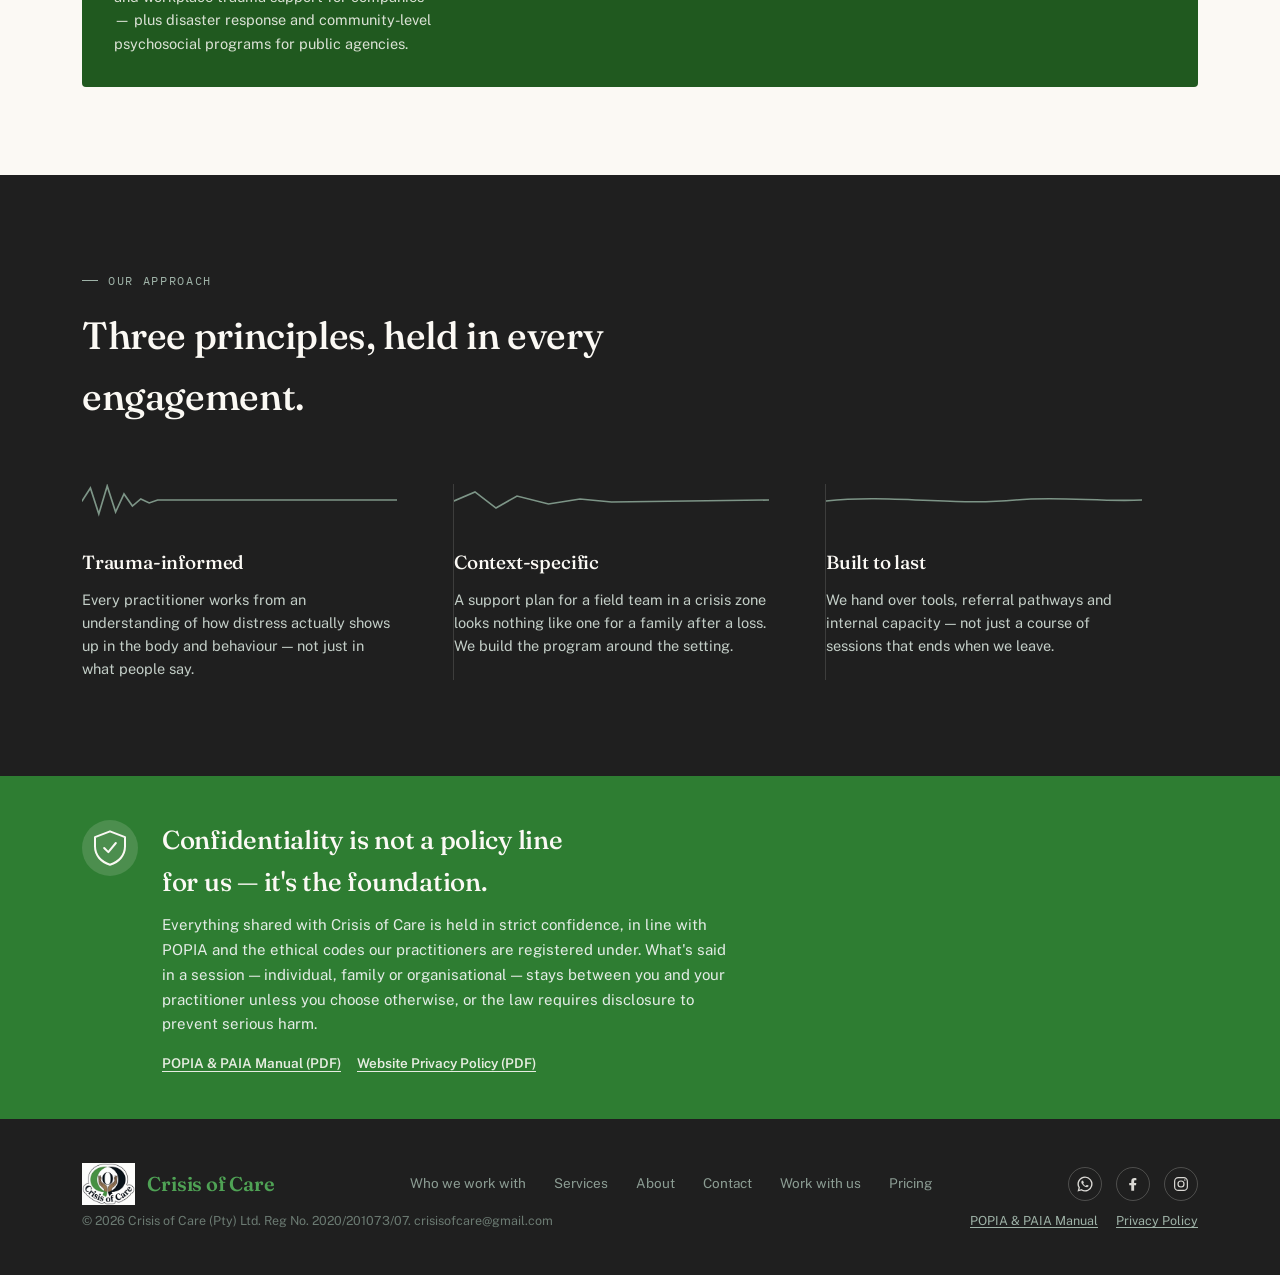
==== commit 5e2fbfd3: "Updated index.html Updated SEO metadata and Open Graph tags" ====
--- a/index.html
+++ b/index.html
@@ -3,7 +3,8 @@
 <head>
 <meta charset="UTF-8">
 <meta name="viewport" content="width=device-width, initial-scale=1.0">
-<title>Crisis of Care — Psychosocial Support</title>
+<title>Psychosocial Support in South Africa | Crisis of Care</title>
+<meta name="description" content="Confidential counselling, family therapy and crisis support for individuals, families, NPOs, companies and government in South Africa. Start a conversation.">
 <link rel="preconnect" href="https://fonts.googleapis.com">
 <link rel="preconnect" href="https://fonts.gstatic.com" crossorigin>
 <link href="https://fonts.googleapis.com/css2?family=Fraunces:opsz,wght@9..144,300;9..144,400;9..144,500;9..144,600&family=Public+Sans:wght@400;500;600&family=IBM+Plex+Mono:wght@400;500&display=swap" rel="stylesheet">
@@ -33,7 +34,7 @@
   <section class="hero">
     <div class="wrap">
       <div>
-        <div class="eyebrow">Psychosocial support</div>
+        <div class="eyebrow">Psychosocial support &amp; counselling</div>
         <h1>Steadier ground, <em>held</em> by people trained to hold it.</h1>
         <p class="lede">Crisis of Care provides professional psychosocial support to individuals, families, NPOs, private companies and government — built for the moments that actually test people, not the ones on a brochure.</p>
         <div class="hero-ctas">
@@ -56,7 +57,7 @@
     <div class="wrap">
       <div class="who-head">
         <div class="eyebrow">Who we work with</div>
-        <h2>Five kinds of client, one standard of care.</h2>
+        <h2>Five kinds of client, one standard of psychosocial care.</h2>
       </div>
       <div class="who-grid">
         <div class="who-card span-2 dark">
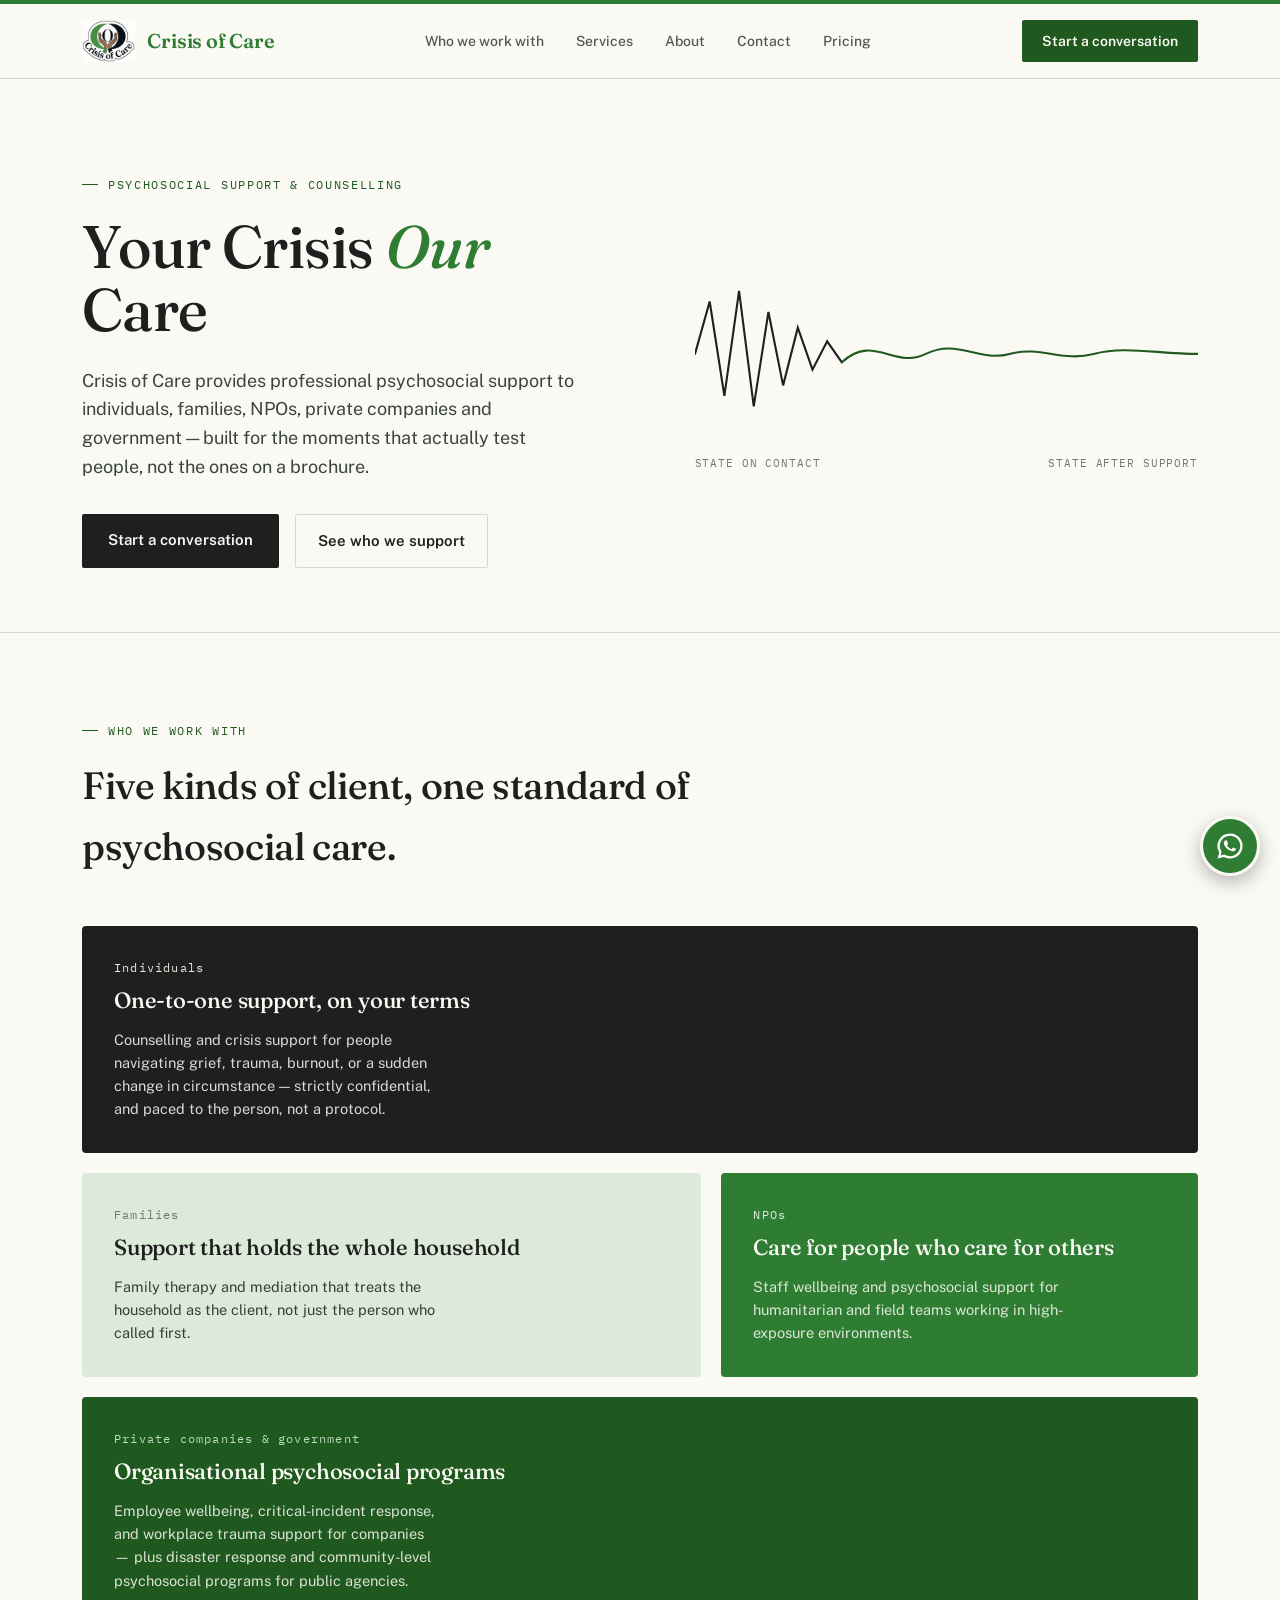
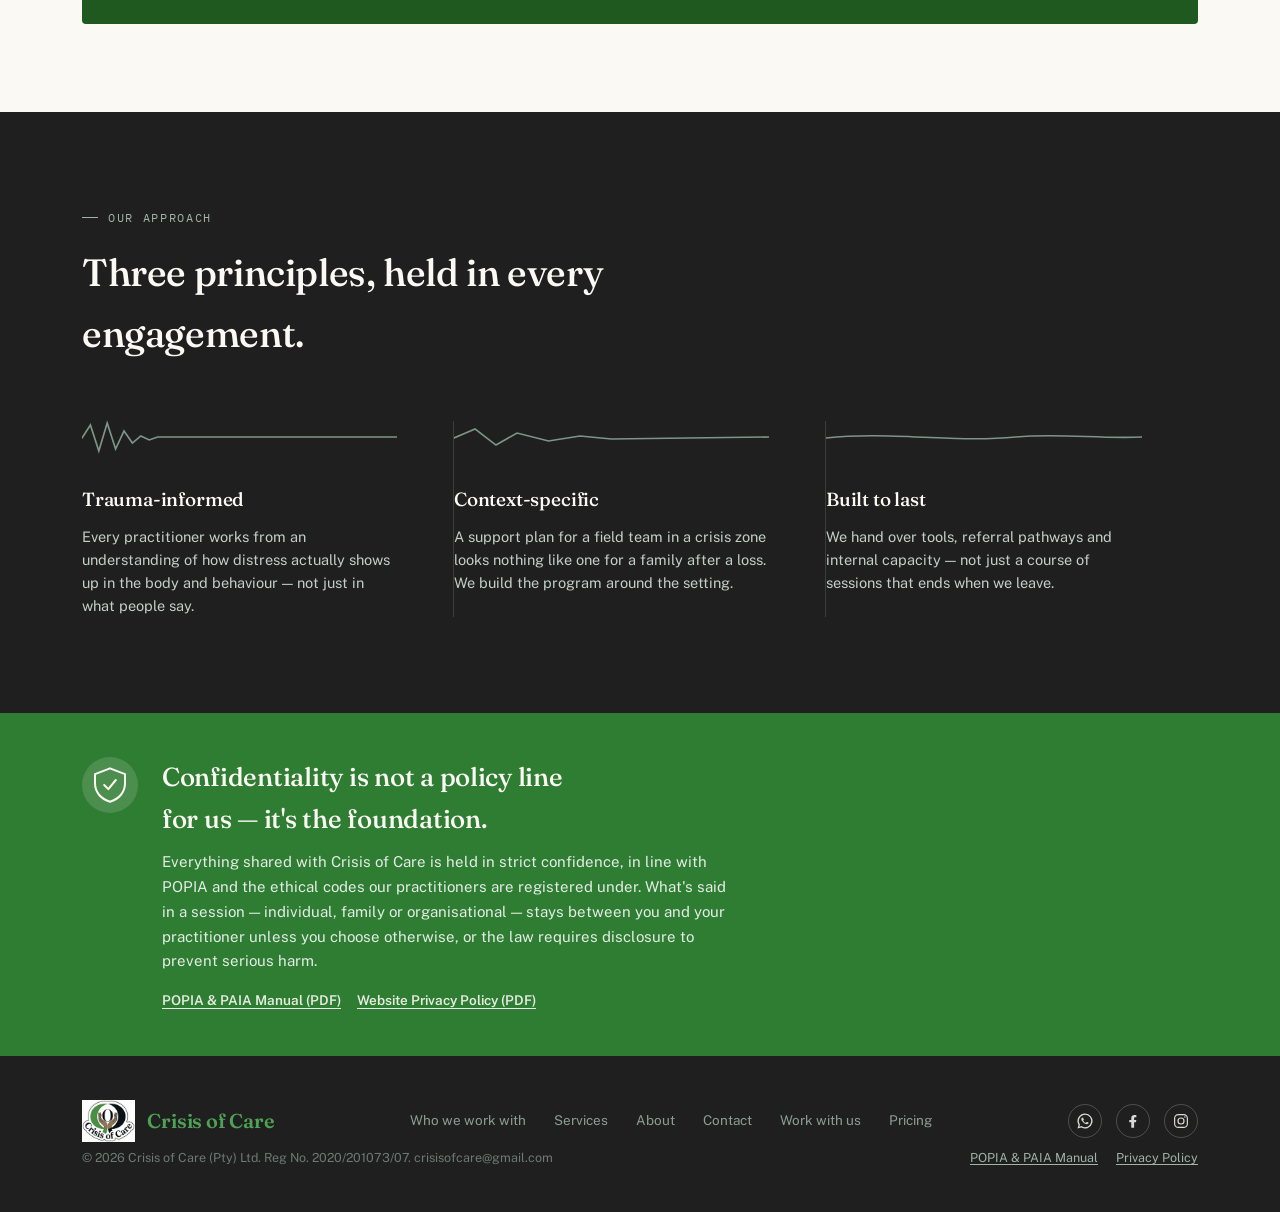
==== commit cec07ced: "Update Navbar index.html" ====
--- a/index.html
+++ b/index.html
@@ -14,10 +14,16 @@
 
 <header>
   <nav>
-    <a class="logo" href="index.html">
-      <img src="assets/logo.png" alt="Crisis of Care logo" class="logo-mark">
-      <span class="logo-text">Crisis <span>of</span> Care</span>
-    </a>
+  <a class="logo" href="index.html">
+    <img src="assets/logo.png" alt="Crisis of Care logo" class="logo-mark">
+    <span class="logo-text">Crisis <span>of</span> Care</span>
+  </a>
+
+  <button class="navtoggle" type="button" aria-label="Open menu" aria-expanded="false" aria-controls="navmenu">
+    <span></span><span></span><span></span>
+  </button>
+
+  <div class="navmenu" id="navmenu">
     <div class="navlinks">
       <a href="index.html#who">Who we work with</a>
       <a href="services.html">Services</a>
@@ -26,7 +32,8 @@
       <a href="pricing.html">Pricing</a>
     </div>
     <a class="navcta" href="contact.html">Start a conversation</a>
-  </nav>
+  </div>
+</nav>
 </header>
 
 <main>
@@ -35,7 +42,7 @@
     <div class="wrap">
       <div>
         <div class="eyebrow">Psychosocial support &amp; counselling</div>
-        <h1>Steadier ground, <em>held</em> by people trained to hold it.</h1>
+        <h1>Your Crisis <em>Our</em> Care</h1>
         <p class="lede">Crisis of Care provides professional psychosocial support to individuals, families, NPOs, private companies and government — built for the moments that actually test people, not the ones on a brochure.</p>
         <div class="hero-ctas">
           <a class="btn-primary" href="contact.html">Start a conversation</a>
--- a/css/styles.css
+++ b/css/styles.css
@@ -62,6 +62,7 @@
 }
 .navcta:hover{background:var(--ink);}
 .navtoggle{display:none;}
+.navmenu{display:contents;} /* desktop: wrapper is invisible, layout unchanged */
 
 /* HERO */
 .hero{
@@ -322,7 +323,36 @@
 :focus-visible{outline:2px solid var(--sage); outline-offset:2px;}
 
 @media (max-width: 860px){
-  .navlinks{display:none;}
+    nav{padding:12px 20px;}
+  .logo{font-size:18px;}
+  .logo-mark{height:36px;}
+
+  .navtoggle{
+    display:flex; flex-direction:column; justify-content:center; gap:5px;
+    width:44px; height:44px; padding:0 11px;
+    background:none; border:1px solid var(--line-soft); border-radius:2px; cursor:pointer;
+  }
+  .navtoggle span{
+    display:block; height:2px; background:var(--ink); border-radius:2px;
+    transition:transform .2s ease, opacity .2s ease;
+  }
+  .navtoggle[aria-expanded="true"] span:nth-child(1){transform:translateY(7px) rotate(45deg);}
+  .navtoggle[aria-expanded="true"] span:nth-child(2){opacity:0;}
+  .navtoggle[aria-expanded="true"] span:nth-child(3){transform:translateY(-7px) rotate(-45deg);}
+
+  .navmenu{
+    display:none;
+    position:absolute; top:100%; left:0; right:0;
+    flex-direction:column; gap:16px;
+    background:var(--paper);
+    border-bottom:1px solid var(--line-soft);
+    box-shadow:0 12px 24px rgba(0,0,0,0.08);
+    padding:12px 20px 24px;
+  }
+  .navmenu.open{display:flex;}
+  .navlinks{display:flex; flex-direction:column; gap:0; font-size:16px;}
+  .navlinks a{padding:12px 0; border-bottom:1px solid var(--line-soft); opacity:1;}
+  .navcta{text-align:center; padding:14px 20px;}
   .hero .wrap{grid-template-columns:1fr;}
   .who-grid{grid-template-columns:1fr;}
   .span-2{grid-column:span 1;}
